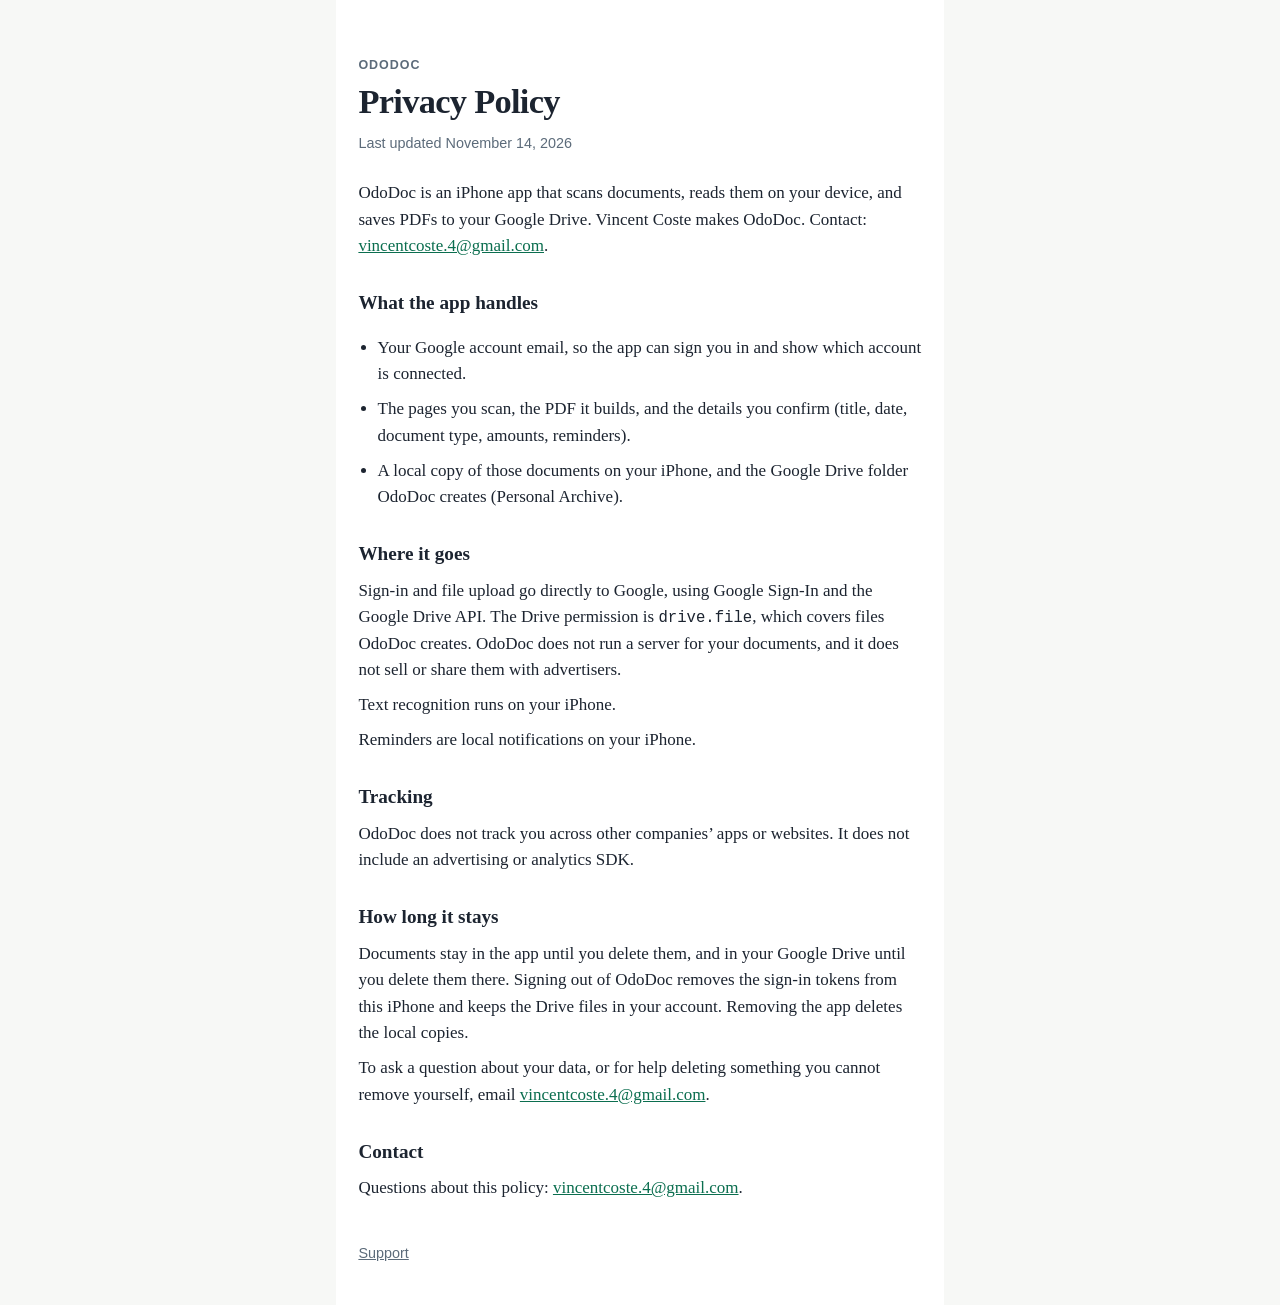
==== index.html @ 924bd516 "Publish the OdoDoc privacy policy and support page. These are the public URLs App Store Connect requ" ====
<!DOCTYPE html>
<html lang="en">
<head>
  <meta charset="utf-8">
  <meta name="viewport" content="width=device-width, initial-scale=1">
  <title>OdoDoc Privacy Policy</title>
  <meta name="description" content="Privacy policy for the OdoDoc iPhone app.">
  <link rel="stylesheet" href="style.css">
</head>
<body>
  <main>
    <p class="eyebrow">OdoDoc</p>
    <h1>Privacy Policy</h1>
    <p class="updated">Last updated November 14, 2026</p>

    <p>OdoDoc is an iPhone app that scans documents, reads them on your device, and saves PDFs to your Google Drive. Vincent Coste makes OdoDoc. Contact: <a href="mailto:vincentcoste.4@gmail.com">vincentcoste.4@gmail.com</a>.</p>

    <h2>What the app handles</h2>
    <ul>
      <li>Your Google account email, so the app can sign you in and show which account is connected.</li>
      <li>The pages you scan, the PDF it builds, and the details you confirm (title, date, document type, amounts, reminders).</li>
      <li>A local copy of those documents on your iPhone, and the Google Drive folder OdoDoc creates (Personal Archive).</li>
    </ul>

    <h2>Where it goes</h2>
    <p>Sign-in and file upload go directly to Google, using Google Sign-In and the Google Drive API. The Drive permission is <code>drive.file</code>, which covers files OdoDoc creates. OdoDoc does not run a server for your documents, and it does not sell or share them with advertisers.</p>
    <p>Text recognition runs on your iPhone.</p>
    <p>Reminders are local notifications on your iPhone.</p>

    <h2>Tracking</h2>
    <p>OdoDoc does not track you across other companies’ apps or websites. It does not include an advertising or analytics SDK.</p>

    <h2>How long it stays</h2>
    <p>Documents stay in the app until you delete them, and in your Google Drive until you delete them there. Signing out of OdoDoc removes the sign-in tokens from this iPhone and keeps the Drive files in your account. Removing the app deletes the local copies.</p>
    <p>To ask a question about your data, or for help deleting something you cannot remove yourself, email <a href="mailto:vincentcoste.4@gmail.com">vincentcoste.4@gmail.com</a>.</p>

    <h2>Contact</h2>
    <p>Questions about this policy: <a href="mailto:vincentcoste.4@gmail.com">vincentcoste.4@gmail.com</a>.</p>
  </main>
  <footer>
    <a href="support/">Support</a>
  </footer>
</body>
</html>
---- style.css ----
:root {
  color-scheme: light;
  --ink: #1c2430;
  --muted: #5c6b7a;
  --line: #e4e9ee;
  --bg: #f7f8f6;
  --paper: #ffffff;
  --link: #0b6e4f;
}

* { box-sizing: border-box; }

body {
  margin: 0;
  background: var(--bg);
  color: var(--ink);
  font: 17px/1.55 "Iowan Old Style", Palatino, Georgia, serif;
}

main {
  max-width: 38rem;
  margin: 0 auto;
  padding: 3.5rem 1.4rem 2rem;
  background: var(--paper);
  min-height: 100vh;
}

.eyebrow {
  margin: 0 0 0.4rem;
  font-family: -apple-system, BlinkMacSystemFont, "Segoe UI", sans-serif;
  font-size: 0.78rem;
  font-weight: 650;
  letter-spacing: 0.08em;
  text-transform: uppercase;
  color: var(--muted);
}

h1 {
  margin: 0;
  font-size: 2.15rem;
  font-weight: 650;
  letter-spacing: -0.02em;
  line-height: 1.15;
}

.updated {
  margin: 0.7rem 0 1.6rem;
  color: var(--muted);
  font-family: -apple-system, BlinkMacSystemFont, "Segoe UI", sans-serif;
  font-size: 0.9rem;
}

h2 {
  margin: 1.8rem 0 0.5rem;
  font-size: 1.2rem;
  font-weight: 650;
}

p, li { margin: 0.55rem 0; }

ul { padding-left: 1.2rem; }

a { color: var(--link); }

code {
  font-family: ui-monospace, "SF Mono", Menlo, monospace;
  font-size: 0.92em;
}

footer {
  max-width: 38rem;
  margin: 0 auto;
  padding: 0 1.4rem 2.5rem;
  background: var(--paper);
  font-family: -apple-system, BlinkMacSystemFont, "Segoe UI", sans-serif;
  font-size: 0.9rem;
}

footer a { color: var(--muted); }
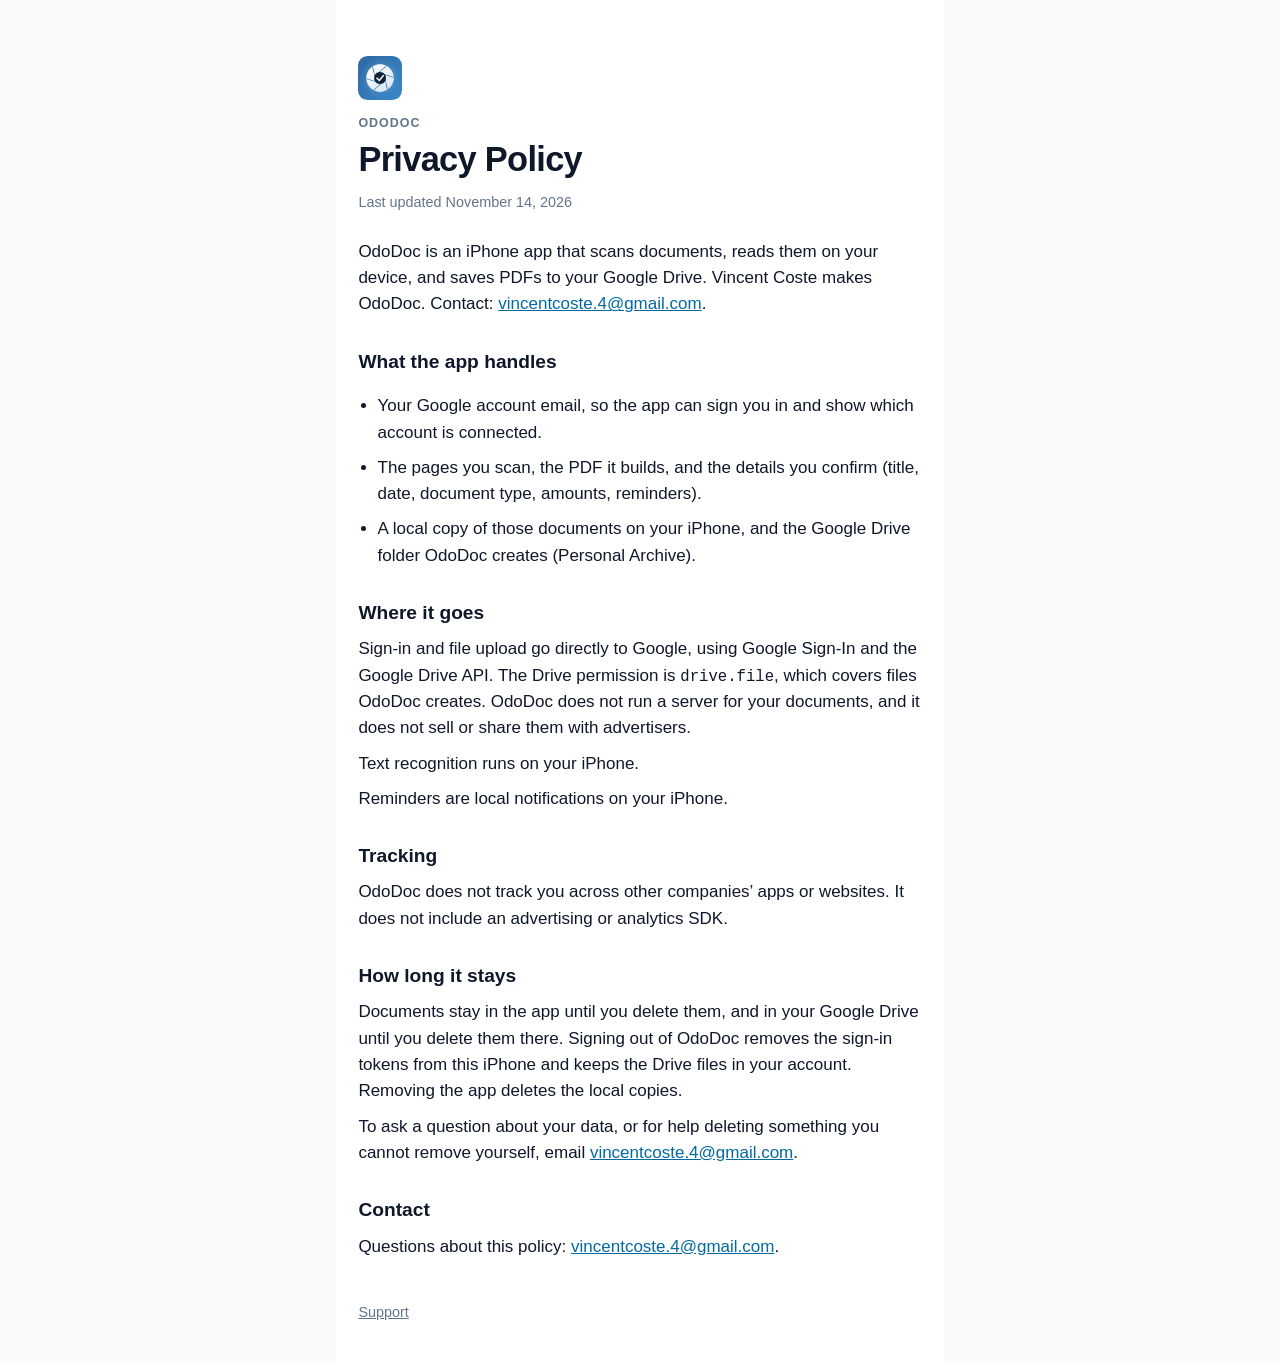
==== commit 13a5c2cf: "Match the privacy and support pages to the app logo and colors. Use the sky-blue app icon, slate typ" ====
--- a/index.html
+++ b/index.html
@@ -9,6 +9,7 @@
 </head>
 <body>
   <main>
+    <img class="logo" src="logo.png" width="44" height="44" alt="">
     <p class="eyebrow">OdoDoc</p>
     <h1>Privacy Policy</h1>
     <p class="updated">Last updated November 14, 2026</p>
--- a/style.css
+++ b/style.css
@@ -1,11 +1,11 @@
 :root {
   color-scheme: light;
-  --ink: #1c2430;
-  --muted: #5c6b7a;
-  --line: #e4e9ee;
-  --bg: #f7f8f6;
+  --ink: #0f172a;
+  --muted: #64748b;
+  --line: #e2e8f0;
+  --bg: #f8fafc;
   --paper: #ffffff;
-  --link: #0b6e4f;
+  --link: #0369a1;
 }
 
 * { box-sizing: border-box; }
@@ -14,7 +14,7 @@
   margin: 0;
   background: var(--bg);
   color: var(--ink);
-  font: 17px/1.55 "Iowan Old Style", Palatino, Georgia, serif;
+  font: 17px/1.55 -apple-system, BlinkMacSystemFont, "Segoe UI", sans-serif;
 }
 
 main {
@@ -25,11 +25,19 @@
   min-height: 100vh;
 }
 
+.logo {
+  width: 44px;
+  height: 44px;
+  border-radius: 22%;
+  display: block;
+  margin: 0 0 0.9rem;
+}
+
 .eyebrow {
   margin: 0 0 0.4rem;
-  font-family: -apple-system, BlinkMacSystemFont, "Segoe UI", sans-serif;
+  font-family: ui-rounded, -apple-system, BlinkMacSystemFont, "Segoe UI", sans-serif;
   font-size: 0.78rem;
-  font-weight: 650;
+  font-weight: 700;
   letter-spacing: 0.08em;
   text-transform: uppercase;
   color: var(--muted);
@@ -37,8 +45,9 @@
 
 h1 {
   margin: 0;
+  font-family: ui-rounded, -apple-system, BlinkMacSystemFont, "Segoe UI", sans-serif;
   font-size: 2.15rem;
-  font-weight: 650;
+  font-weight: 800;
   letter-spacing: -0.02em;
   line-height: 1.15;
 }
@@ -46,14 +55,14 @@
 .updated {
   margin: 0.7rem 0 1.6rem;
   color: var(--muted);
-  font-family: -apple-system, BlinkMacSystemFont, "Segoe UI", sans-serif;
   font-size: 0.9rem;
 }
 
 h2 {
   margin: 1.8rem 0 0.5rem;
+  font-family: ui-rounded, -apple-system, BlinkMacSystemFont, "Segoe UI", sans-serif;
   font-size: 1.2rem;
-  font-weight: 650;
+  font-weight: 700;
 }
 
 p, li { margin: 0.55rem 0; }
@@ -72,7 +81,6 @@
   margin: 0 auto;
   padding: 0 1.4rem 2.5rem;
   background: var(--paper);
-  font-family: -apple-system, BlinkMacSystemFont, "Segoe UI", sans-serif;
   font-size: 0.9rem;
 }
 
